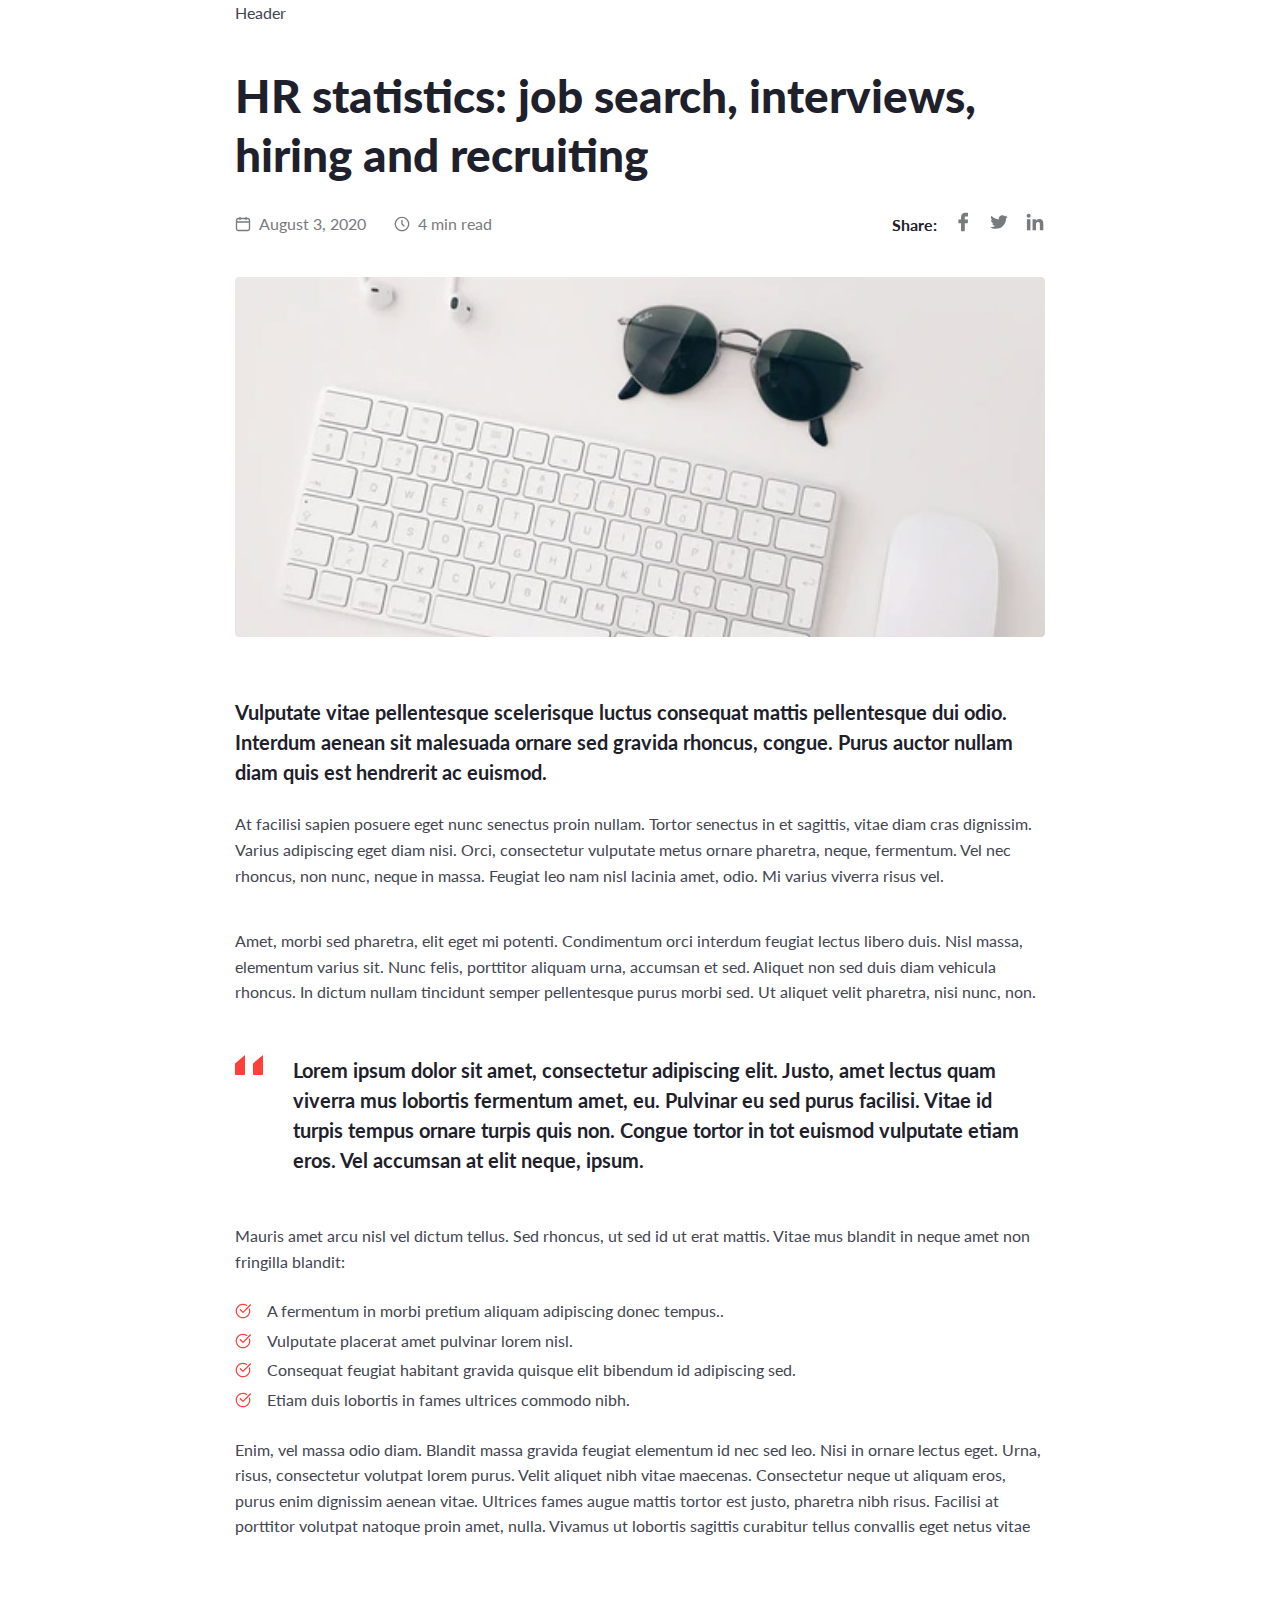
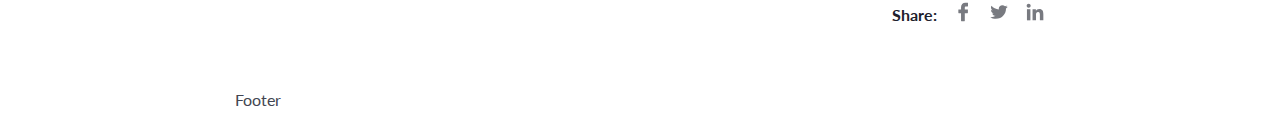
==== index.html @ f5f1ca8d "Add files via upload" ====
<!DOCTYPE html>
<html lang="en">
<head>
    <meta charset="UTF-8">
    <meta http-equiv="X-UA-Compatible" content="IE=edge">
    <meta name="viewport" content="width=device-width, initial-scale=1.0">
    <link rel="preconnect" href="https://fonts.googleapis.com">
    <link rel="preconnect" href="https://fonts.gstatic.com" crossorigin>
    <link href="https://fonts.googleapis.com/css2?family=Lato:wght@400;700;900&display=swap" rel="stylesheet">
    <link rel="stylesheet" href="css/style.css">
    <link rel="preconnect" href="https://fonts.googleapis.com">
    <link rel="preconnect" href="https://fonts.gstatic.com" crossorigin>
    <link href="https://fonts.googleapis.com/css2?family=Lato:wght@400;700;900&display=swap" rel="stylesheet">
    <title>Lesson 9 - Course Winter 2022</title>
</head>
<body>
    <div class="wrapper">
        <div class="container">
            <header class="header">
                Header
                <!-- <a class="menu-link" href="figma-1.html" target="_blank">
                    Перейти на 2-страницу с  проектом из Фигмы
                </a> -->
                <!-- <a class="menu-link return" href="index.html" target="_blank">
                    Вернуться на страницу с произвольной статьёй
                </a>-->
            </header>
            <main class="main">
                <h1 class="article-title">HR statistics: job search,  interviews, hiring and recruiting</h1>
                <div class="meta">
                    <div class="meta-item date">August 3, 2020</div>
                    <div class="meta-item time-to-read">4 min read</div>
                </div>
                <div class="share">
                    <span>Share:</span>
                    <div class="social-block">
                        <a href="" class="share-link" target="_blank">
                        <img class="social-img" src="img/fb.svg" alt="Facebook">
                        </a>
                        <a href="" class="share-link" target="_blank">
                            <img src="img/twitter.svg" alt="Twitter">
                        </a>
                        <a href="" class="share-link" target="_blank">
                            <img src="img/linked-in.svg" alt="Linked-In">
                        </a>
                    </div>
                </div>
                <!-- Контентное изображение в формате webp -->
                <div class="article-img">
                    <picture>
                    <source srcset="img\figma-img1.webp" type="image/webp">
                    <img src="img/figma-img.png" alt="keyborad &s sunglass picture">
                </picture>
                </div>

                <p class="text-intro lead">
                    Vulputate vitae pellentesque scelerisque luctus consequat mattis pellentesque dui odio. Interdum aenean sit malesuada ornare sed gravida rhoncus, congue. Purus auctor nullam diam quis est hendrerit ac euismod.                 
                </p>
                <div class="text">
                    <p class="text1">
                        At facilisi sapien posuere eget nunc senectus proin nullam. Tortor senectus in et sagittis, vitae diam cras dignissim. Varius adipiscing eget diam nisi. Orci, consectetur vulputate metus ornare pharetra, neque, fermentum. Vel nec rhoncus, non nunc, neque in massa. Feugiat leo nam nisl lacinia amet, odio. Mi varius viverra risus vel.
                    </p>
                    <p>
                        Amet, morbi sed pharetra, elit eget mi potenti. Condimentum orci interdum feugiat lectus libero duis. Nisl massa, elementum varius sit. Nunc felis, porttitor aliquam urna, accumsan et sed. Aliquet non sed duis diam vehicula rhoncus. In dictum nullam tincidunt semper pellentesque purus morbi sed. Ut aliquet velit pharetra, nisi nunc, non.
                    </p>
                </div>
                <div class="quotation lead">
                    Lorem ipsum dolor sit amet, consectetur adipiscing elit. Justo, amet lectus quam viverra mus lobortis fermentum amet, eu. Pulvinar eu sed purus  facilisi. Vitae id turpis tempus ornare turpis quis non. Congue tortor in tot euismod vulputate etiam eros. Vel accumsan at elit neque, ipsum.
                </div>
                <p class="text2">
                    Mauris amet arcu nisl vel dictum tellus. Sed rhoncus, ut sed id ut erat mattis. Vitae mus blandit in neque amet non fringilla blandit:
                </p>
                <ul class="bulleted-list">
                    <li class="bulleted-list-item">A fermentum in morbi pretium aliquam adipiscing donec tempus..</li>
                    <li class="bulleted-list-item">Vulputate placerat amet pulvinar lorem nisl.</li>
                    <li class="bulleted-list-item">Consequat feugiat habitant gravida quisque elit bibendum id adipiscing sed.</li>
                    <li class="bulleted-list-item">Etiam duis lobortis in fames ultrices commodo nibh.</li>
                </ul>
                <p class="text3">
                    Enim, vel massa odio diam. Blandit massa gravida feugiat elementum id nec sed leo. Nisi in ornare lectus eget. Urna, risus, consectetur volutpat lorem purus. Velit aliquet nibh vitae maecenas. Consectetur neque ut aliquam eros, purus enim dignissim aenean vitae. Ultrices fames augue mattis tortor est justo, pharetra nibh risus. Facilisi at porttitor volutpat natoque proin amet, nulla. Vivamus ut lobortis sagittis curabitur tellus convallis eget netus vitae
                </p>
                <div class="share share-bottom">
                    <span>Share:</span>
                    <div class="social-block">
                        <a href="https://www.facebook.com/" class="share-link" target="_blank">
                        <img class="social-img" src="img/fb.svg" alt="Facebook">
                        </a>
                        <a href="https://twitter.com/" class="share-link" target="_blank">
                            <img src="img/twitter.svg" alt="Twitter">
                        </a>
                        <a href="https://www.linkedin.com/" class="share-link" target="_blank">
                            <img src="img/linked-in.svg" alt="Linked-In">
                        </a>
                    </div>
                </div>
            </main>
            <footer class="footer">Footer</footer>
        </div>
    </div>
    
</body>
</html>
---- css/style.css ----
@import "null.css";

@import url('https://fonts.googleapis.com/css2?family=Lato:wght@400;700;900&display=swap');

@font-face {
    font-family: "RobotoSerif-Bold";
    src: url('../fonts/RobotoSerif-Bold.woff2') format(woff2), url('../fonts/RobotoSerif-Bold') format('woff');
    font-weight: 700;
    font-style: normal;
    font-display: swap;
}

.wrapper {
    min-height: 100%;
    overflow: hidden;
}

/* для ДЗ из Фигмы */


body {
    font-family: "Lato", sans-serif;
    color: #424551;
    font-size: 16px;
    line-height: 1.6;
}

.container {
    max-width: 810px;
    margin: 0px auto;
}
.header {
    margin-bottom: 40px;
}
.main {
    margin-bottom: 60px;
}

.article-title {
    margin: 0px 0px 26px 0px;
    font-weight: 900;
    font-size: 46px;
    line-height: 1.3;
    color: #1E212C;
}

.meta-item {
    display: inline-block;
    padding: 0px 0px 0px 24px;
    color: #787A80;
}

.date {
    background: url('../img/calendar.svg') 0 5px no-repeat;
    margin: 0px 24px 0px 0px; 
}

.time-to-read {
    background: url('../img/union.svg') 0 5px no-repeat;
}


.share {
    text-align: right;
    margin: -25px 0px 40px 0;
    margin-left: auto;
    font-weight: bold;
    color: #1E212C;
}

.social-block {
    display: inline-block;
}
.share-link img {
    width: 100%;
}
.share-link {
    display: inline-block;
    width: 20px;
    height: 20px;
    margin-left: 12px;
}

.share.share-bottom {
    margin: 0;
}

.article-img {
    margin-bottom: 60px;
}
.text-intro {
    margin-bottom: 24px;
}

.lead {
    font-weight: 700;
    font-size: 20px;
    line-height: 1.5;
    color: #1E212C;
}

.text1 {
    margin: 0px 0px 40px 0px;
}

.text {
    margin: 0px 0px 50px 0px;
}
.quotation {
    margin: 0px 0px 48px 0px;
    padding: 0px 0px 0px 58px;
    background: url('../img/braces.svg') 0 0 no-repeat;

}
.text2 {
    margin: 0px 0px 24px 0px;

}
.bulleted-list {
    margin: 0px 0px 24px 0px;
}
[class*="-list-item"] {
    margin: 0px 0px 4px 0px;
    padding: 0px 0px 0px 32px;
    background: url('../img/check.svg') 0 5px  no-repeat;
}

.text3 {
    margin-bottom: 63px;
}

.last {
margin-bottom: 0;
}

.menu-link {
    display: inline-block;
    font-weight: 900;
    font-size: 30px;
    color: rgb(221, 14, 111);
    text-decoration: underline;
}
.return {
    color: rgb(4, 78, 4);
}
/* 
footer {
    font-weight: 700;
    font-size: 20px;
    text-align: center;
} */



/* Стили для произвольной статьи   */

.main-title {    
    margin: 0px 0px 10px 0px;
    font-family: "RobotoSerif-Bold", san-serif;
    font-weight: 700;
    font-size: 40px;
    color:rgb(3, 54, 14);
}

.main-subtitle {
    margin: 0px 0px 10px 0px;
    font-weight: 700;
    font-size: 30px;
    color:rgb(4, 15, 65);
}

.game-container {
    max-width: 1200px;
    width: 100%;
    padding: 30px;
    font-size: 0;
    margin: 0 auto;
    border: 10px solid #333333;
    border-radius: 20px;
}

.game-item {
    width: 100px;
    vertical-align: middle;
    text-align: center;
    background-color:rgb(145, 14, 221);
}
.game-content {
    color: #fff;
}

.start,
.end {
    color: #fff;
    font-weight: bold;
    font-size: 20px;
    text-transform: uppercase;
    border-radius: 20px;
    border: 3px solid rgb(29, 4, 70);
}

.end:hover {
    background-color: #fff;
}

.game-content {
    padding: 0 20px;
}

.part {
    /* display: inline-block;
    width: 50px;
    height: 50px; */
    background-color: rgb(119, 14, 14);
}
.part1 {
    width: 50px;
    height: 80px;
    background-color: rgb(51, 21, 184);
}

.part2 {
    width: 50px;
    height: 50px;
    background-color: rgb(51, 21, 184)
}

.part1:hover + .part2,
.part2:hover {
    width: 100%;
    background-color: rgb(87, 53, 238)
}

.part3 {
    display: inline-block;
    width: 100%;
    height: 50px;
}

.part3-1 {
    width: 50px; 
    height: 50px;
    background-color: rgb(106, 83, 209);
    visibility: hidden;
}

.part2:hover ~ .part3-1,
.part3-1:hover {
    display: inline-block;
    visibility: visible;
}
.part3-1:hover {
    height: 100px;
}


.part4-1 {
	display: inline-block;
	/* display: none; */
	/* display: block; */
	visibility: hidden;
	height: 50px;
	width: 50px;
	/* visibility: hidden; */
}
.part3-1:hover ~ .part4 {
	display: inline-block;
	width: 1030px;
	height: 50px;
}
.part3-1:hover ~ .part-4-1,
.part:hover {
	visibility: visible;
	display: inline-block;
}
.part4-1:hover {
	width: 100%;
}


.part5 {
    width: 45%;
    height: 40px;
    display: inline-block;
    background-color: green;
}

.part6 {
    margin-left: auto;
    margin-right: 265px;
    width: 35px;
    height: 100px;
    background-color: rgb(63, 56, 97);
    opacity: 0;
    /* visibility: hidden; */

}
.part6 {
    width: 215px;
    height: 30px;
    margin-left: 210px;
    background-color: rgb(143, 125, 231);

}


.part7 {
    width: 45px;
    height: 130px;
    margin-left: 210px;
    background-color: rgb(113, 91, 224);
}


.part8 {
    width: 245px;
    height: 50px;
    margin-left: 10px;
    background-color: rgb(60, 39, 163);
}

.part9 {
    width: 40px;
    margin-left: 10px;
    height: 200px;
    background-color: rgb(47, 41, 77);
}
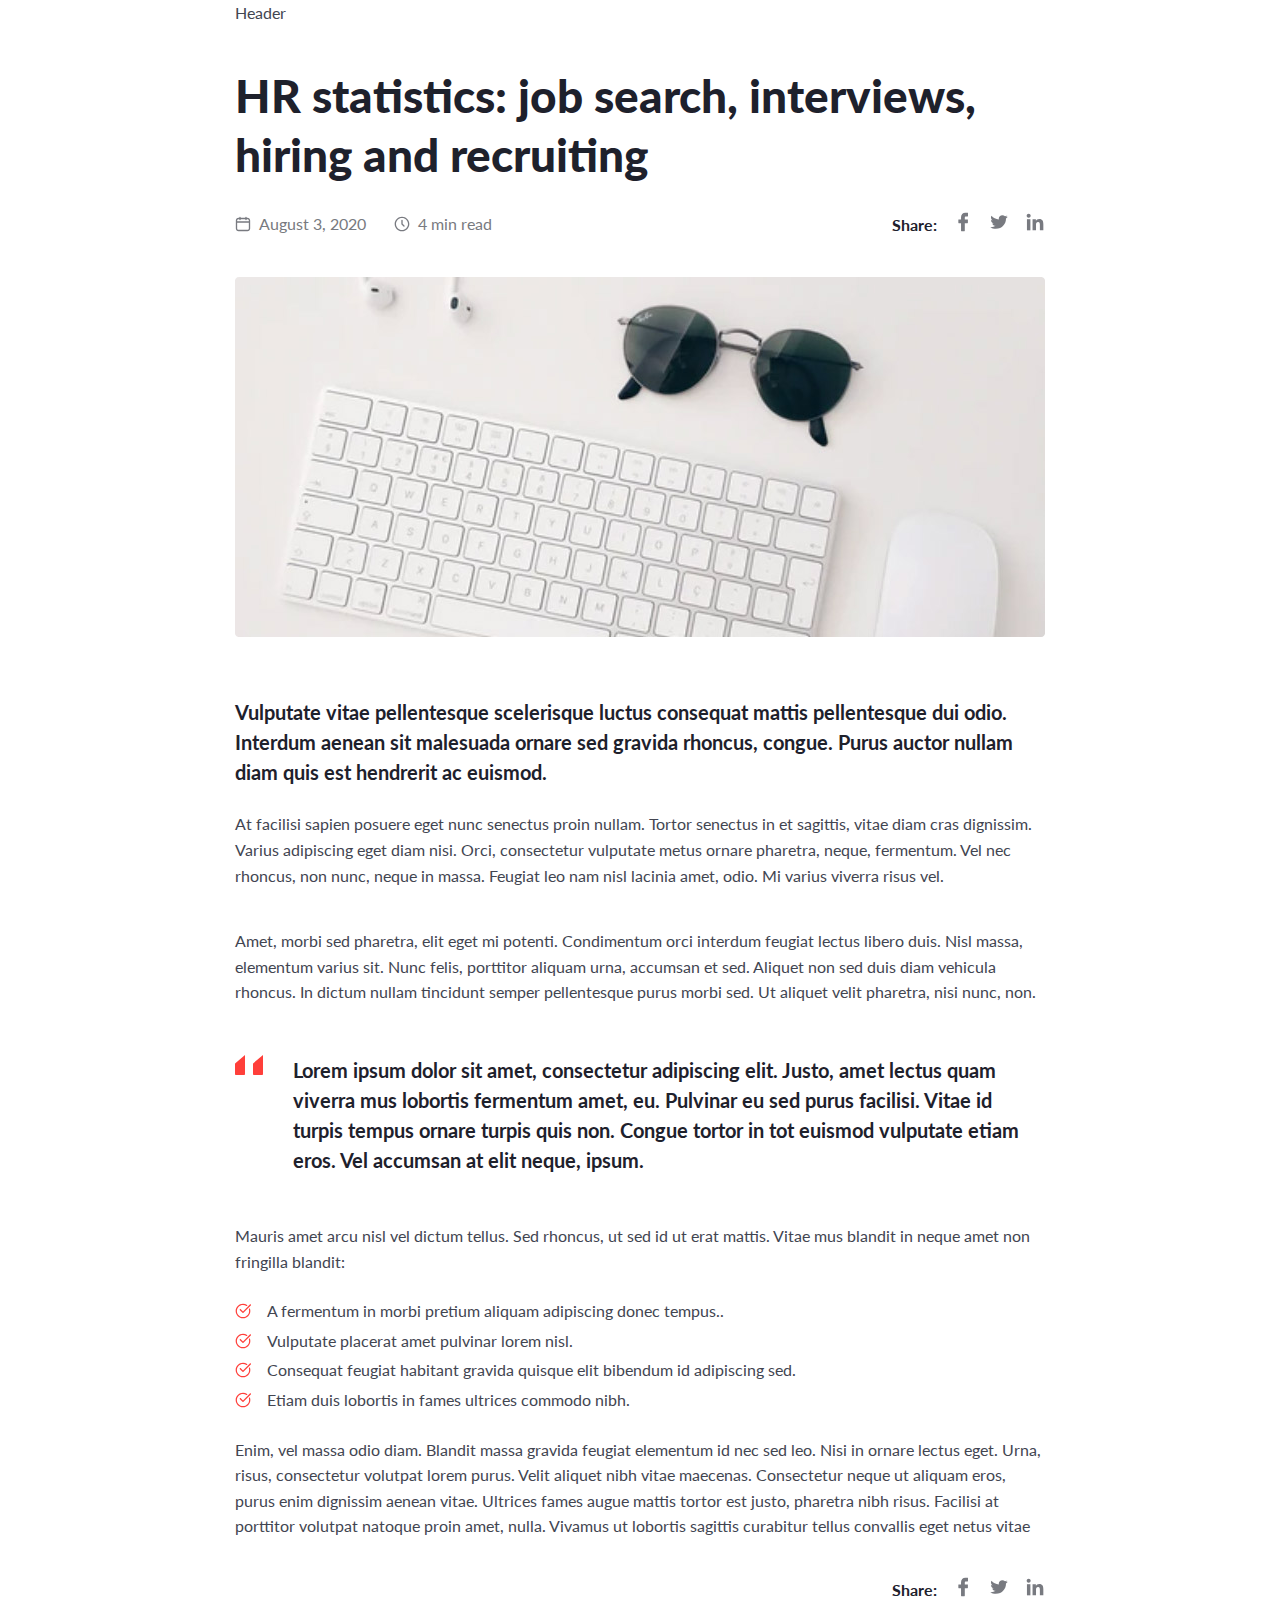
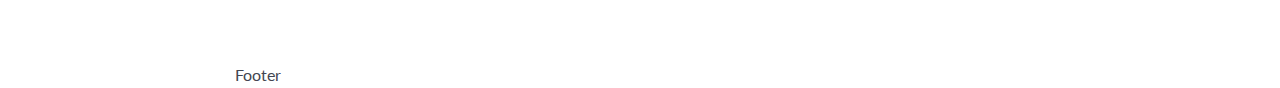
==== commit c4143d46: "Update index.html" ====
--- a/index.html
+++ b/index.html
@@ -27,7 +27,8 @@
             </header>
             <main class="main">
                 <h1 class="article-title">HR statistics: job search,  interviews, hiring and recruiting</h1>
-                <div class="meta">
+                <div class="article-info">
+                    <div class="meta">
                     <div class="meta-item date">August 3, 2020</div>
                     <div class="meta-item time-to-read">4 min read</div>
                 </div>
@@ -45,10 +46,12 @@
                         </a>
                     </div>
                 </div>
+                </div>
+               
                 <!-- Контентное изображение в формате webp -->
                 <div class="article-img">
                     <picture>
-                    <source srcset="img\figma-img1.webp" type="image/webp">
+                    <source srcset="img/figma-img1.webp" type="image/webp">
                     <img src="img/figma-img.png" alt="keyborad &s sunglass picture">
                 </picture>
                 </div>
@@ -79,7 +82,7 @@
                 <p class="text3">
                     Enim, vel massa odio diam. Blandit massa gravida feugiat elementum id nec sed leo. Nisi in ornare lectus eget. Urna, risus, consectetur volutpat lorem purus. Velit aliquet nibh vitae maecenas. Consectetur neque ut aliquam eros, purus enim dignissim aenean vitae. Ultrices fames augue mattis tortor est justo, pharetra nibh risus. Facilisi at porttitor volutpat natoque proin amet, nulla. Vivamus ut lobortis sagittis curabitur tellus convallis eget netus vitae
                 </p>
-                <div class="share share-bottom">
+                <div class="share">
                     <span>Share:</span>
                     <div class="social-block">
                         <a href="https://www.facebook.com/" class="share-link" target="_blank">
@@ -99,4 +102,4 @@
     </div>
     
 </body>
-</html>+</html>
--- a/css/style.css
+++ b/css/style.css
@@ -62,12 +62,15 @@
 
 .share {
     text-align: right;
-    margin: -25px 0px 40px 0;
+    margin: -25px 0px 0px 0px;
     margin-left: auto;
     font-weight: bold;
     color: #1E212C;
 }
 
+.article-info {
+    margin: 0px 0px 40px 0px;
+}
 .social-block {
     display: inline-block;
 }
@@ -79,10 +82,6 @@
     width: 20px;
     height: 20px;
     margin-left: 12px;
-}
-
-.share.share-bottom {
-    margin: 0;
 }
 
 .article-img {
@@ -151,179 +150,3 @@
 } */
 
 
-
-/* Стили для произвольной статьи   */
-
-.main-title {    
-    margin: 0px 0px 10px 0px;
-    font-family: "RobotoSerif-Bold", san-serif;
-    font-weight: 700;
-    font-size: 40px;
-    color:rgb(3, 54, 14);
-}
-
-.main-subtitle {
-    margin: 0px 0px 10px 0px;
-    font-weight: 700;
-    font-size: 30px;
-    color:rgb(4, 15, 65);
-}
-
-.game-container {
-    max-width: 1200px;
-    width: 100%;
-    padding: 30px;
-    font-size: 0;
-    margin: 0 auto;
-    border: 10px solid #333333;
-    border-radius: 20px;
-}
-
-.game-item {
-    width: 100px;
-    vertical-align: middle;
-    text-align: center;
-    background-color:rgb(145, 14, 221);
-}
-.game-content {
-    color: #fff;
-}
-
-.start,
-.end {
-    color: #fff;
-    font-weight: bold;
-    font-size: 20px;
-    text-transform: uppercase;
-    border-radius: 20px;
-    border: 3px solid rgb(29, 4, 70);
-}
-
-.end:hover {
-    background-color: #fff;
-}
-
-.game-content {
-    padding: 0 20px;
-}
-
-.part {
-    /* display: inline-block;
-    width: 50px;
-    height: 50px; */
-    background-color: rgb(119, 14, 14);
-}
-.part1 {
-    width: 50px;
-    height: 80px;
-    background-color: rgb(51, 21, 184);
-}
-
-.part2 {
-    width: 50px;
-    height: 50px;
-    background-color: rgb(51, 21, 184)
-}
-
-.part1:hover + .part2,
-.part2:hover {
-    width: 100%;
-    background-color: rgb(87, 53, 238)
-}
-
-.part3 {
-    display: inline-block;
-    width: 100%;
-    height: 50px;
-}
-
-.part3-1 {
-    width: 50px; 
-    height: 50px;
-    background-color: rgb(106, 83, 209);
-    visibility: hidden;
-}
-
-.part2:hover ~ .part3-1,
-.part3-1:hover {
-    display: inline-block;
-    visibility: visible;
-}
-.part3-1:hover {
-    height: 100px;
-}
-
-
-.part4-1 {
-	display: inline-block;
-	/* display: none; */
-	/* display: block; */
-	visibility: hidden;
-	height: 50px;
-	width: 50px;
-	/* visibility: hidden; */
-}
-.part3-1:hover ~ .part4 {
-	display: inline-block;
-	width: 1030px;
-	height: 50px;
-}
-.part3-1:hover ~ .part-4-1,
-.part:hover {
-	visibility: visible;
-	display: inline-block;
-}
-.part4-1:hover {
-	width: 100%;
-}
-
-
-.part5 {
-    width: 45%;
-    height: 40px;
-    display: inline-block;
-    background-color: green;
-}
-
-.part6 {
-    margin-left: auto;
-    margin-right: 265px;
-    width: 35px;
-    height: 100px;
-    background-color: rgb(63, 56, 97);
-    opacity: 0;
-    /* visibility: hidden; */
-
-}
-.part6 {
-    width: 215px;
-    height: 30px;
-    margin-left: 210px;
-    background-color: rgb(143, 125, 231);
-
-}
-
-
-.part7 {
-    width: 45px;
-    height: 130px;
-    margin-left: 210px;
-    background-color: rgb(113, 91, 224);
-}
-
-
-.part8 {
-    width: 245px;
-    height: 50px;
-    margin-left: 10px;
-    background-color: rgb(60, 39, 163);
-}
-
-.part9 {
-    width: 40px;
-    margin-left: 10px;
-    height: 200px;
-    background-color: rgb(47, 41, 77);
-}
-
-
